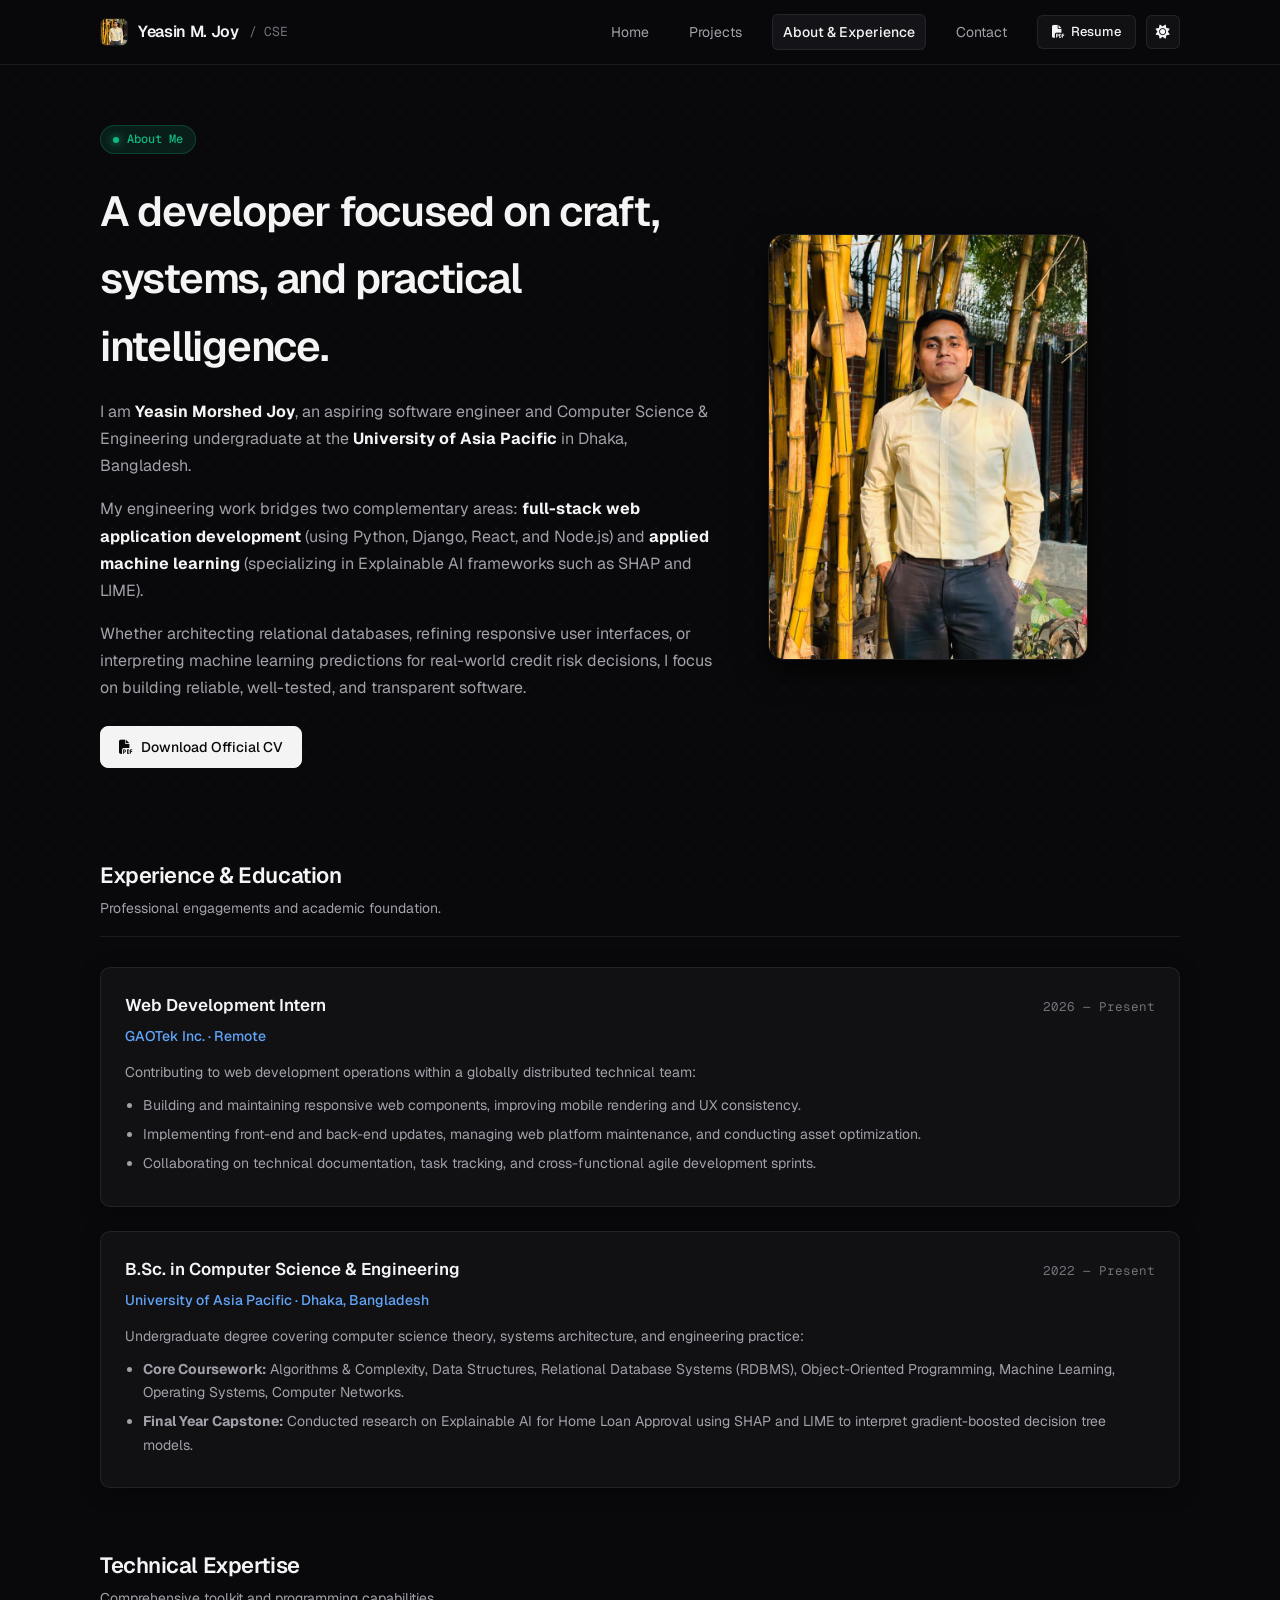
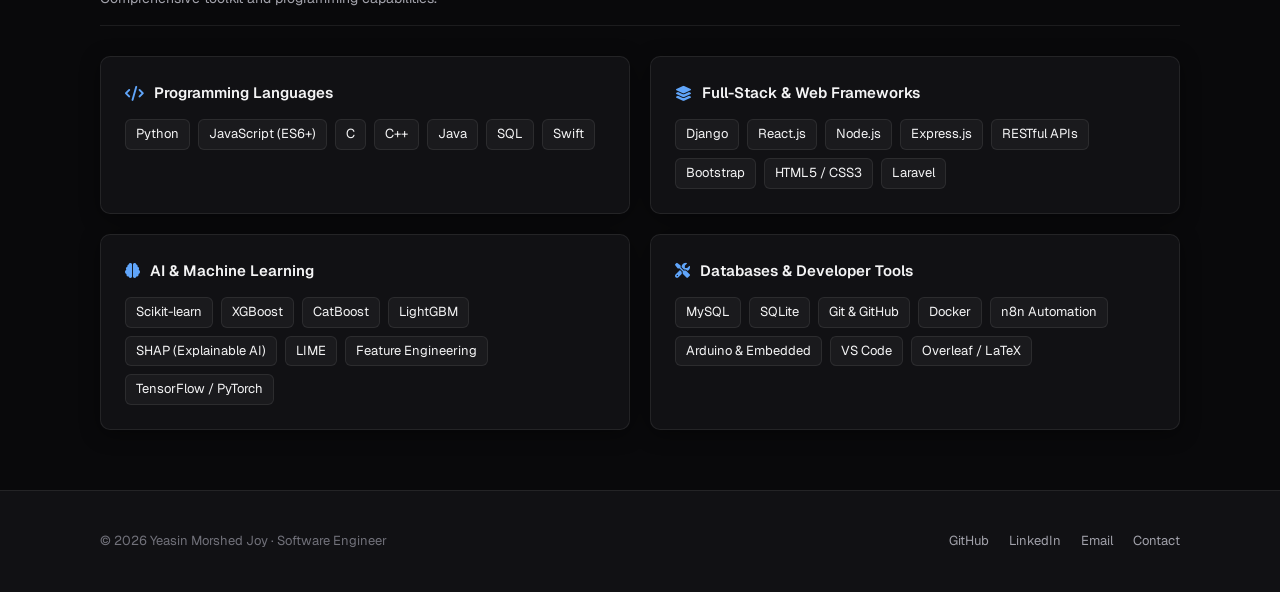
==== about.html @ bb57cf08 "Redesign portfolio: multi-page architecture with Linear/Vercel aesthetic, interactive project filter" ====
<!DOCTYPE html>
<html lang="en">
<head>
  <meta charset="UTF-8">
  <meta name="viewport" content="width=device-width, initial-scale=1.0">
  <meta name="description" content="About Yeasin Morshed Joy — Background, Work Experience, Education, and Technical Skillset.">
  <meta name="author" content="Yeasin Morshed Joy">
  <title>About & Experience | Yeasin Morshed Joy</title>

  <link rel="preconnect" href="https://fonts.googleapis.com">
  <link rel="preconnect" href="https://fonts.gstatic.com" crossorigin>
  <link href="https://fonts.googleapis.com/css2?family=Geist:wght@300;400;500;600;700&family=Geist+Mono:wght@400;500;600&display=swap" rel="stylesheet">
  <link rel="stylesheet" href="https://cdnjs.cloudflare.com/ajax/libs/font-awesome/6.5.2/css/all.min.css">
  <link rel="stylesheet" href="css/style.css">

  <style>
    .about-hero {
      padding: 60px 0 40px;
    }
    .about-layout {
      display: grid;
      grid-template-columns: 1.2fr 0.8fr;
      gap: 50px;
      align-items: center;
      margin-bottom: 50px;
    }
    @media (max-width: 860px) {
      .about-layout { grid-template-columns: 1fr; }
      .about-portrait-wrap { order: -1; }
    }

    .about-title {
      font-size: clamp(30px, 4vw, 42px);
      font-weight: 600;
      letter-spacing: -0.03em;
      margin-bottom: 18px;
    }
    .about-text {
      color: var(--text-muted);
      font-size: 16px;
      line-height: 1.7;
      margin-bottom: 16px;
    }
    .about-text strong {
      color: var(--text);
    }

    .about-portrait {
      width: 100%;
      max-width: 320px;
      border-radius: 16px;
      border: 1px solid var(--border);
      box-shadow: var(--card-hover-shadow);
      display: block;
    }

    /* Experience & Education Layout */
    .timeline-section {
      margin-bottom: 60px;
    }
    .timeline-container {
      display: flex;
      flex-direction: column;
      gap: 24px;
    }
    .timeline-item {
      background: var(--surface);
      border: 1px solid var(--border);
      border-radius: var(--radius);
      padding: 24px;
      box-shadow: var(--card-shadow);
      transition: border-color 0.2s;
    }
    .timeline-item:hover {
      border-color: var(--border-hover);
    }
    .timeline-header {
      display: flex;
      justify-content: space-between;
      align-items: baseline;
      flex-wrap: wrap;
      gap: 8px;
      margin-bottom: 6px;
    }
    .timeline-role {
      font-size: 17px;
      font-weight: 600;
    }
    .timeline-date {
      font-family: var(--font-mono);
      font-size: 12.5px;
      color: var(--text-subtle);
    }
    .timeline-org {
      font-size: 14px;
      color: var(--accent-hover);
      font-weight: 500;
      margin-bottom: 14px;
    }
    .timeline-body {
      color: var(--text-muted);
      font-size: 14px;
      line-height: 1.65;
    }
    .timeline-bullets {
      margin-top: 10px;
      padding-left: 18px;
    }
    .timeline-bullets li {
      margin-bottom: 6px;
    }

    /* Skills Detailed Grid */
    .skills-section {
      margin-bottom: 60px;
    }
    .skills-grid {
      display: grid;
      grid-template-columns: repeat(2, 1fr);
      gap: 20px;
    }
    @media (max-width: 768px) {
      .skills-grid { grid-template-columns: 1fr; }
    }
    .skill-category-card {
      background: var(--surface);
      border: 1px solid var(--border);
      border-radius: var(--radius);
      padding: 24px;
      box-shadow: var(--card-shadow);
    }
    .skill-category-title {
      font-size: 15px;
      font-weight: 600;
      margin-bottom: 14px;
      display: flex;
      align-items: center;
      gap: 10px;
    }
    .skill-category-title i {
      color: var(--accent-hover);
    }
    .skills-pill-group {
      display: flex;
      flex-wrap: wrap;
      gap: 8px;
    }
    .skill-chip {
      background: var(--badge-bg);
      border: 1px solid var(--border);
      color: var(--text);
      font-size: 13px;
      padding: 4px 10px;
      border-radius: 6px;
      font-weight: 400;
    }
  </style>
</head>
<body>

  <!-- Site Navigation -->
  <header class="site-header">
    <div class="container nav">
      <a href="index.html" class="nav-brand">
        <img src="assets/profile.jpg" alt="Yeasin" class="nav-brand-avatar">
        Yeasin M. Joy <span>/ CSE</span>
      </a>

      <div class="nav-right">
        <nav class="nav-links" id="navLinks">
          <a href="index.html" class="nav-link">Home</a>
          <a href="projects.html" class="nav-link">Projects</a>
          <a href="about.html" class="nav-link active">About & Experience</a>
          <a href="contact.html" class="nav-link">Contact</a>
        </nav>

        <div class="nav-actions">
          <a href="assets/cv_yeasin_morshed_joy.pdf" target="_blank" class="btn-resume">
            <i class="fa-solid fa-file-pdf"></i> Resume
          </a>
          <button class="theme-toggle" id="themeToggle" aria-label="Toggle theme" title="Toggle theme">
            <i class="fa-solid fa-sun" id="themeIcon"></i>
          </button>
          <button class="mobile-nav-toggle" id="mobileNavToggle" aria-label="Toggle menu">
            <i class="fa-solid fa-bars"></i>
          </button>
        </div>
      </div>
    </div>
  </header>

  <main class="container">
    
    <!-- Hero / Bio -->
    <section class="about-hero">
      <div class="about-layout">
        <div>
          <div class="status-badge">
            <span class="pulse-dot"></span> About Me
          </div>
          <h1 class="about-title">A developer focused on craft, systems, and practical intelligence.</h1>
          <p class="about-text">
            I am <strong>Yeasin Morshed Joy</strong>, an aspiring software engineer and Computer Science & Engineering undergraduate at the <strong>University of Asia Pacific</strong> in Dhaka, Bangladesh.
          </p>
          <p class="about-text">
            My engineering work bridges two complementary areas: <strong>full-stack web application development</strong> (using Python, Django, React, and Node.js) and <strong>applied machine learning</strong> (specializing in Explainable AI frameworks such as SHAP and LIME).
          </p>
          <p class="about-text">
            Whether architecting relational databases, refining responsive user interfaces, or interpreting machine learning predictions for real-world credit risk decisions, I focus on building reliable, well-tested, and transparent software.
          </p>
          <div style="margin-top: 24px;">
            <a href="assets/cv_yeasin_morshed_joy.pdf" target="_blank" class="btn btn-primary">
              <i class="fa-solid fa-file-pdf"></i> Download Official CV
            </a>
          </div>
        </div>

        <div class="about-portrait-wrap">
          <img src="assets/profile.jpg" alt="Yeasin Morshed Joy" class="about-portrait">
        </div>
      </div>
    </section>

    <!-- Experience & Education -->
    <section class="timeline-section">
      <div class="section-header">
        <div>
          <h2 class="section-title">Experience & Education</h2>
          <p class="section-subtitle">Professional engagements and academic foundation.</p>
        </div>
      </div>

      <div class="timeline-container">
        <!-- GAOTek -->
        <article class="timeline-item">
          <div class="timeline-header">
            <h3 class="timeline-role">Web Development Intern</h3>
            <span class="timeline-date">2026 — Present</span>
          </div>
          <div class="timeline-org">GAOTek Inc. · Remote</div>
          <div class="timeline-body">
            <p>Contributing to web development operations within a globally distributed technical team:</p>
            <ul class="timeline-bullets">
              <li>Building and maintaining responsive web components, improving mobile rendering and UX consistency.</li>
              <li>Implementing front-end and back-end updates, managing web platform maintenance, and conducting asset optimization.</li>
              <li>Collaborating on technical documentation, task tracking, and cross-functional agile development sprints.</li>
            </ul>
          </div>
        </article>

        <!-- UAP -->
        <article class="timeline-item">
          <div class="timeline-header">
            <h3 class="timeline-role">B.Sc. in Computer Science & Engineering</h3>
            <span class="timeline-date">2022 — Present</span>
          </div>
          <div class="timeline-org">University of Asia Pacific · Dhaka, Bangladesh</div>
          <div class="timeline-body">
            <p>Undergraduate degree covering computer science theory, systems architecture, and engineering practice:</p>
            <ul class="timeline-bullets">
              <li><strong>Core Coursework:</strong> Algorithms & Complexity, Data Structures, Relational Database Systems (RDBMS), Object-Oriented Programming, Machine Learning, Operating Systems, Computer Networks.</li>
              <li><strong>Final Year Capstone:</strong> Conducted research on Explainable AI for Home Loan Approval using SHAP and LIME to interpret gradient-boosted decision tree models.</li>
            </ul>
          </div>
        </article>
      </div>
    </section>

    <!-- Detailed Technical Skills -->
    <section class="skills-section">
      <div class="section-header">
        <div>
          <h2 class="section-title">Technical Expertise</h2>
          <p class="section-subtitle">Comprehensive toolkit and programming capabilities.</p>
        </div>
      </div>

      <div class="skills-grid">
        <div class="skill-category-card">
          <h3 class="skill-category-title"><i class="fa-solid fa-code"></i> Programming Languages</h3>
          <div class="skills-pill-group">
            <span class="skill-chip">Python</span>
            <span class="skill-chip">JavaScript (ES6+)</span>
            <span class="skill-chip">C</span>
            <span class="skill-chip">C++</span>
            <span class="skill-chip">Java</span>
            <span class="skill-chip">SQL</span>
            <span class="skill-chip">Swift</span>
          </div>
        </div>

        <div class="skill-category-card">
          <h3 class="skill-category-title"><i class="fa-solid fa-layer-group"></i> Full-Stack & Web Frameworks</h3>
          <div class="skills-pill-group">
            <span class="skill-chip">Django</span>
            <span class="skill-chip">React.js</span>
            <span class="skill-chip">Node.js</span>
            <span class="skill-chip">Express.js</span>
            <span class="skill-chip">RESTful APIs</span>
            <span class="skill-chip">Bootstrap</span>
            <span class="skill-chip">HTML5 / CSS3</span>
            <span class="skill-chip">Laravel</span>
          </div>
        </div>

        <div class="skill-category-card">
          <h3 class="skill-category-title"><i class="fa-solid fa-brain"></i> AI & Machine Learning</h3>
          <div class="skills-pill-group">
            <span class="skill-chip">Scikit-learn</span>
            <span class="skill-chip">XGBoost</span>
            <span class="skill-chip">CatBoost</span>
            <span class="skill-chip">LightGBM</span>
            <span class="skill-chip">SHAP (Explainable AI)</span>
            <span class="skill-chip">LIME</span>
            <span class="skill-chip">Feature Engineering</span>
            <span class="skill-chip">TensorFlow / PyTorch</span>
          </div>
        </div>

        <div class="skill-category-card">
          <h3 class="skill-category-title"><i class="fa-solid fa-screwdriver-wrench"></i> Databases & Developer Tools</h3>
          <div class="skills-pill-group">
            <span class="skill-chip">MySQL</span>
            <span class="skill-chip">SQLite</span>
            <span class="skill-chip">Git & GitHub</span>
            <span class="skill-chip">Docker</span>
            <span class="skill-chip">n8n Automation</span>
            <span class="skill-chip">Arduino & Embedded</span>
            <span class="skill-chip">VS Code</span>
            <span class="skill-chip">Overleaf / LaTeX</span>
          </div>
        </div>
      </div>
    </section>

  </main>

  <!-- Site Footer -->
  <footer class="site-footer">
    <div class="container footer-inner">
      <p>© 2026 Yeasin Morshed Joy · Software Engineer</p>
      <div class="footer-links">
        <a href="https://github.com/YeasinJoy" target="_blank">GitHub</a>
        <a href="https://www.linkedin.com/in/yeasin-morshed-joy-aa8b80239/" target="_blank">LinkedIn</a>
        <a href="mailto:yeasinmorshedjoy@gmail.com">Email</a>
        <a href="contact.html">Contact</a>
      </div>
    </div>
  </footer>

  <script src="js/script.js"></script>
</body>
</html>
---- css/style.css ----
/* ==========================================================================
   Design System: Linear / Vercel Engineering Aesthetic
   Author: Yeasin Morshed Joy
   Theme: Supports Dark (Default) & Light via data-theme attribute
   ========================================================================== */

:root {
  /* Dark Theme (Default) */
  --bg: #09090b;
  --surface: #111114;
  --surface-hover: #17171c;
  --surface-subtle: #141418;
  --border: rgba(255, 255, 255, 0.08);
  --border-hover: rgba(255, 255, 255, 0.18);
  --border-strong: rgba(255, 255, 255, 0.25);
  --text: #f4f4f5;
  --text-muted: #a1a1aa;
  --text-subtle: #71717a;
  --accent: #3b82f6;
  --accent-hover: #60a5fa;
  --accent-subtle: rgba(59, 130, 246, 0.12);
  --accent-text: #93c5fd;
  --badge-bg: rgba(255, 255, 255, 0.04);
  --success: #10b981;
  --success-subtle: rgba(16, 185, 129, 0.12);
  --card-shadow: 0 4px 20px rgba(0, 0, 0, 0.4);
  --card-hover-shadow: 0 12px 32px rgba(0, 0, 0, 0.6);
  --font-sans: 'Geist', -apple-system, BlinkMacSystemFont, 'Segoe UI', Roboto, sans-serif;
  --font-mono: 'Geist Mono', ui-monospace, SFMono-Regular, Menlo, Monaco, monospace;
  --max-w: 1080px;
  --radius: 10px;
}

[data-theme="light"] {
  --bg: #f8fafc;
  --surface: #ffffff;
  --surface-hover: #f8fafc;
  --surface-subtle: #f1f5f9;
  --border: #e2e8f0;
  --border-hover: #cbd5e1;
  --border-strong: #94a3b8;
  --text: #0f172a;
  --text-muted: #64748b;
  --text-subtle: #94a3b8;
  --accent: #0284c7;
  --accent-hover: #0369a1;
  --accent-subtle: #e0f2fe;
  --accent-text: #0369a1;
  --badge-bg: #f1f5f9;
  --success: #059669;
  --success-subtle: #d1fae5;
  --card-shadow: 0 2px 10px rgba(0, 0, 0, 0.04);
  --card-hover-shadow: 0 8px 24px rgba(0, 0, 0, 0.08);
}

/* Base Styles */
* {
  box-sizing: border-box;
  margin: 0;
  padding: 0;
}

html {
  scroll-behavior: smooth;
}

body {
  background-color: var(--bg);
  color: var(--text);
  font-family: var(--font-sans);
  line-height: 1.6;
  font-size: 15px;
  -webkit-font-smoothing: antialiased;
  min-height: 100vh;
  display: flex;
  flex-direction: column;
  transition: background-color 0.25s ease, color 0.25s ease;
  overflow-x: hidden;
}

/* Background Micro-Grid */
body::before {
  content: "";
  position: fixed;
  inset: 0;
  background-image: radial-gradient(rgba(255, 255, 255, 0.06) 1px, transparent 1px);
  background-size: 32px 32px;
  pointer-events: none;
  z-index: 0;
}
[data-theme="light"] body::before {
  background-image: radial-gradient(rgba(0, 0, 0, 0.04) 1px, transparent 1px);
}

.container {
  width: min(calc(100% - 48px), var(--max-w));
  margin-inline: auto;
  position: relative;
  z-index: 1;
}

a {
  color: inherit;
  text-decoration: none;
}

main {
  flex: 1;
}

/* Header & Navigation */
header.site-header {
  position: sticky;
  top: 0;
  backdrop-filter: blur(16px);
  -webkit-backdrop-filter: blur(16px);
  background: rgba(9, 9, 11, 0.85);
  border-bottom: 1px solid var(--border);
  z-index: 100;
  transition: background-color 0.25s ease, border-color 0.25s ease;
}
[data-theme="light"] header.site-header {
  background: rgba(248, 250, 252, 0.85);
}

.nav {
  display: flex;
  justify-content: space-between;
  align-items: center;
  height: 64px;
}

.nav-brand {
  font-weight: 600;
  font-size: 16px;
  letter-spacing: -0.02em;
  display: flex;
  align-items: center;
  gap: 10px;
  color: var(--text);
  transition: opacity 0.2s;
}
.nav-brand:hover {
  opacity: 0.85;
}
.nav-brand-avatar {
  width: 28px;
  height: 28px;
  border-radius: 6px;
  object-fit: cover;
  border: 1px solid var(--border);
}
.nav-brand span {
  color: var(--text-subtle);
  font-size: 13px;
  font-weight: 400;
  font-family: var(--font-mono);
}

.nav-right {
  display: flex;
  align-items: center;
  gap: 20px;
}

.nav-links {
  display: flex;
  align-items: center;
  gap: 20px;
}

.nav-link {
  color: var(--text-muted);
  font-size: 14px;
  font-weight: 400;
  padding: 6px 10px;
  border-radius: 6px;
  transition: color 0.15s, background-color 0.15s;
}
.nav-link:hover {
  color: var(--text);
  background: var(--badge-bg);
}
.nav-link.active {
  color: var(--text);
  background: var(--surface-subtle);
  border: 1px solid var(--border);
  font-weight: 500;
}

.nav-actions {
  display: flex;
  align-items: center;
  gap: 10px;
}

.btn-resume {
  display: inline-flex;
  align-items: center;
  gap: 6px;
  padding: 6px 14px;
  background: var(--badge-bg);
  border: 1px solid var(--border);
  border-radius: 6px;
  color: var(--text) !important;
  font-size: 13px;
  font-weight: 500;
  transition: all 0.2s;
}
.btn-resume:hover {
  background: var(--surface-hover);
  border-color: var(--border-hover);
  transform: translateY(-1px);
}

.theme-toggle {
  background: var(--badge-bg);
  border: 1px solid var(--border);
  color: var(--text);
  width: 34px;
  height: 34px;
  border-radius: 6px;
  display: grid;
  place-items: center;
  cursor: pointer;
  font-size: 14px;
  transition: all 0.2s;
}
.theme-toggle:hover {
  border-color: var(--border-hover);
  background: var(--surface-hover);
}

/* Mobile Nav Toggle */
.mobile-nav-toggle {
  display: none;
  background: none;
  border: none;
  color: var(--text);
  font-size: 20px;
  cursor: pointer;
}

/* Buttons */
.btn {
  display: inline-flex;
  align-items: center;
  gap: 8px;
  padding: 9px 18px;
  border-radius: 8px;
  font-size: 14px;
  font-weight: 500;
  cursor: pointer;
  transition: all 0.2s;
}
.btn-primary {
  background: var(--text);
  color: var(--bg);
  border: 1px solid var(--text);
}
.btn-primary:hover {
  opacity: 0.9;
  transform: translateY(-1px);
}
.btn-secondary {
  background: var(--surface);
  color: var(--text);
  border: 1px solid var(--border);
}
.btn-secondary:hover {
  background: var(--surface-hover);
  border-color: var(--border-hover);
  transform: translateY(-1px);
}

/* Badges */
.status-badge {
  display: inline-flex;
  align-items: center;
  gap: 8px;
  padding: 4px 12px;
  background: var(--success-subtle);
  border: 1px solid rgba(16, 185, 129, 0.25);
  border-radius: 999px;
  font-size: 12px;
  font-weight: 500;
  color: var(--success);
  margin-bottom: 24px;
  font-family: var(--font-mono);
}
.pulse-dot {
  width: 6px;
  height: 6px;
  background: var(--success);
  border-radius: 50%;
  box-shadow: 0 0 8px var(--success);
  animation: pulse 2s infinite;
}
@keyframes pulse {
  0%, 100% { opacity: 1; transform: scale(1); }
  50% { opacity: 0.4; transform: scale(0.85); }
}

/* Section Header */
.section-header {
  margin-bottom: 30px;
  display: flex;
  justify-content: space-between;
  align-items: flex-end;
  flex-wrap: wrap;
  gap: 16px;
  border-bottom: 1px solid var(--border);
  padding-bottom: 16px;
}
.section-title {
  font-size: 22px;
  font-weight: 600;
  letter-spacing: -0.02em;
}
.section-subtitle {
  font-size: 14px;
  color: var(--text-muted);
  margin-top: 4px;
}

/* Project Cards */
.projects-grid {
  display: grid;
  grid-template-columns: repeat(2, 1fr);
  gap: 20px;
  margin-bottom: 60px;
}
@media (max-width: 768px) {
  .projects-grid { grid-template-columns: 1fr; }
}

.project-card {
  background: var(--surface);
  border: 1px solid var(--border);
  border-radius: var(--radius);
  padding: 24px;
  display: flex;
  flex-direction: column;
  justify-content: space-between;
  box-shadow: var(--card-shadow);
  transition: border-color 0.2s, background-color 0.2s, transform 0.2s, box-shadow 0.2s;
  position: relative;
}
.project-card:hover {
  border-color: var(--border-hover);
  background: var(--surface-hover);
  transform: translateY(-2px);
  box-shadow: var(--card-hover-shadow);
}

.card-top {
  display: flex;
  justify-content: space-between;
  align-items: center;
  margin-bottom: 14px;
}
.category-badge {
  font-family: var(--font-mono);
  font-size: 11px;
  padding: 3px 8px;
  border-radius: 4px;
  background: var(--accent-subtle);
  color: var(--accent-text);
  border: 1px solid rgba(59, 130, 246, 0.2);
}
[data-theme="light"] .category-badge {
  border-color: rgba(2, 132, 199, 0.25);
}

.card-links {
  display: flex;
  gap: 12px;
}
.card-links a {
  color: var(--text-subtle);
  font-size: 15px;
  transition: color 0.15s;
}
.card-links a:hover {
  color: var(--text);
}

.project-title {
  font-size: 18px;
  font-weight: 600;
  letter-spacing: -0.01em;
  margin-bottom: 8px;
}
.project-desc {
  color: var(--text-muted);
  font-size: 14px;
  line-height: 1.6;
  margin-bottom: 20px;
}

.tech-tags {
  display: flex;
  flex-wrap: wrap;
  gap: 6px;
  margin-top: auto;
  padding-top: 14px;
  border-top: 1px solid var(--border);
}
.tech-tag {
  font-family: var(--font-mono);
  font-size: 11px;
  color: var(--text-subtle);
  background: var(--badge-bg);
  padding: 2px 7px;
  border-radius: 4px;
  border: 1px solid var(--border);
}

/* Category Filter Tabs */
.filter-tabs {
  display: flex;
  gap: 8px;
  flex-wrap: wrap;
}
.filter-tab {
  background: transparent;
  border: 1px solid transparent;
  color: var(--text-muted);
  font-family: var(--font-sans);
  font-size: 13px;
  padding: 6px 14px;
  border-radius: 6px;
  cursor: pointer;
  transition: all 0.2s;
}
.filter-tab:hover {
  color: var(--text);
  background: var(--badge-bg);
}
.filter-tab.active {
  background: var(--surface);
  border-color: var(--border-hover);
  color: var(--text);
  font-weight: 500;
}

/* Footer */
footer.site-footer {
  border-top: 1px solid var(--border);
  padding: 40px 0;
  color: var(--text-subtle);
  font-size: 13px;
  margin-top: auto;
  background: var(--surface);
  transition: background-color 0.25s ease, border-color 0.25s ease;
}
.footer-inner {
  display: flex;
  justify-content: space-between;
  align-items: center;
  flex-wrap: wrap;
  gap: 16px;
}
.footer-links {
  display: flex;
  gap: 20px;
}
.footer-links a {
  color: var(--text-muted);
  transition: color 0.15s;
}
.footer-links a:hover {
  color: var(--text);
}

/* Responsive adjustments */
@media (max-width: 768px) {
  .nav-links {
    display: none;
    position: absolute;
    top: 64px;
    left: 0;
    right: 0;
    background: var(--surface);
    border-bottom: 1px solid var(--border);
    flex-direction: column;
    padding: 16px 24px;
    gap: 12px;
    align-items: flex-start;
  }
  .nav-links.open {
    display: flex;
  }
  .mobile-nav-toggle {
    display: block;
  }
}
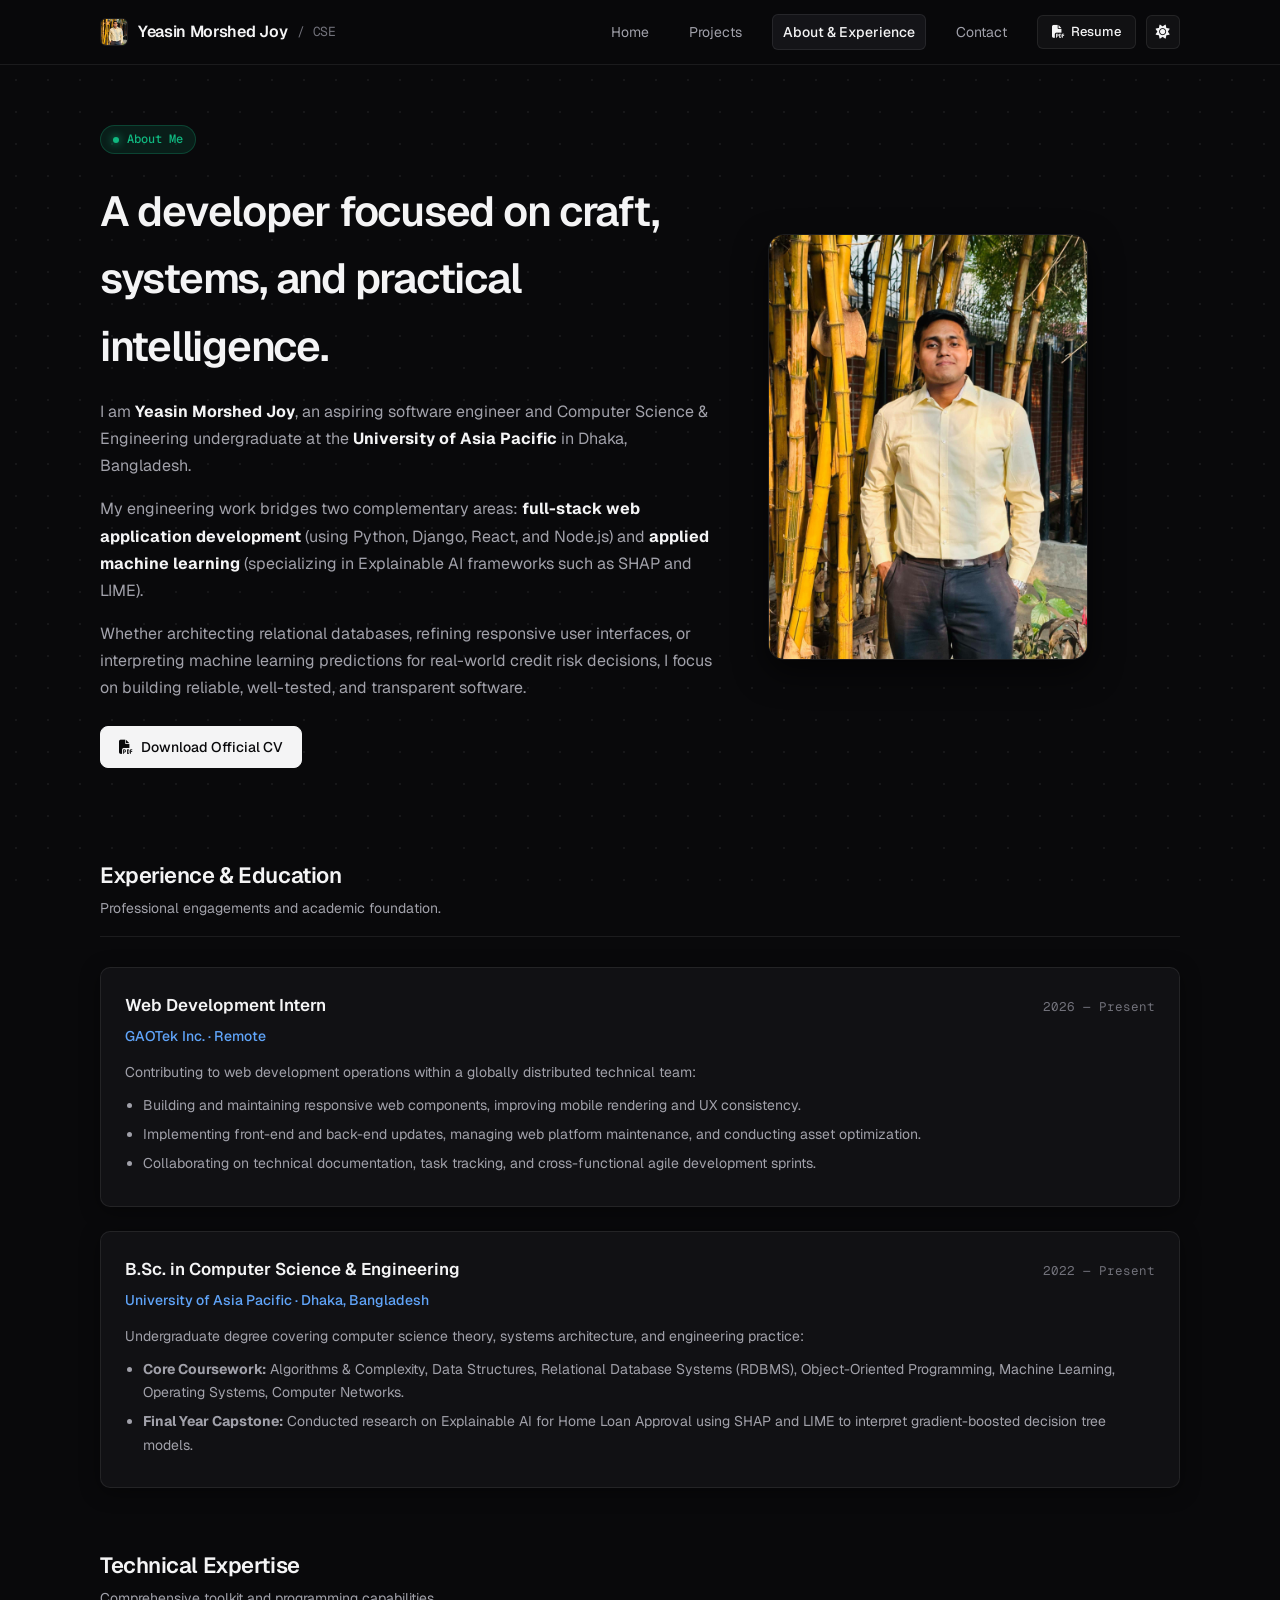
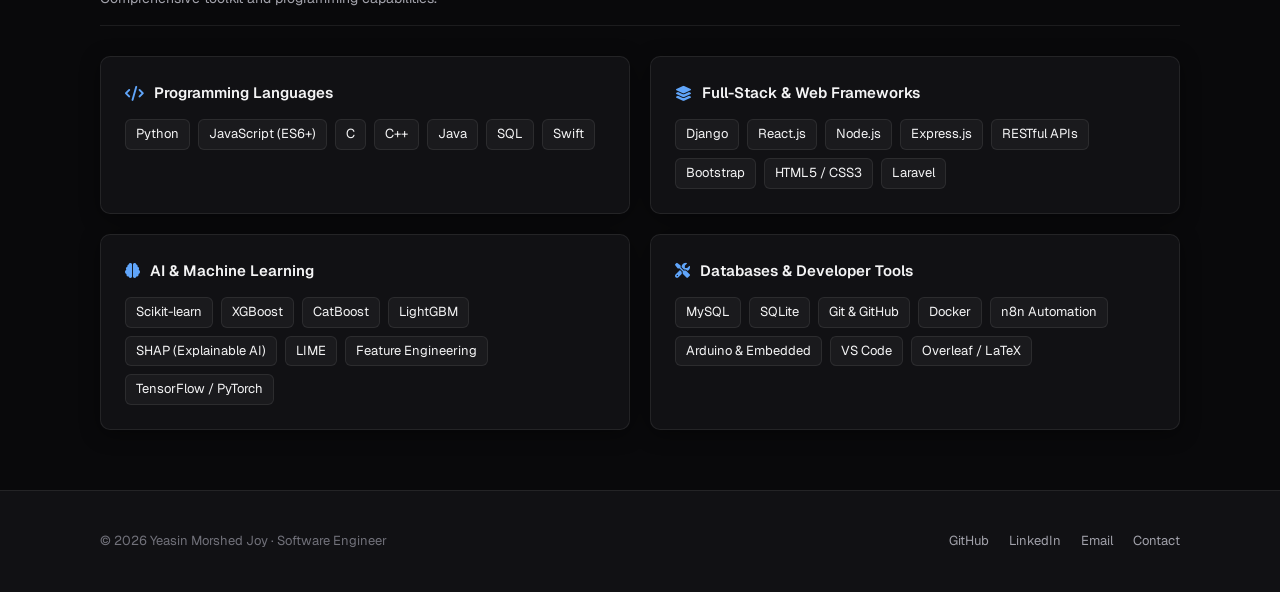
==== commit 2db689de: "Update navbar branding to full name: Yeasin Morshed Joy" ====
--- a/about.html
+++ b/about.html
@@ -163,7 +163,7 @@
     <div class="container nav">
       <a href="index.html" class="nav-brand">
         <img src="assets/profile.jpg" alt="Yeasin" class="nav-brand-avatar">
-        Yeasin M. Joy <span>/ CSE</span>
+        Yeasin Morshed Joy <span>/ CSE</span>
       </a>
 
       <div class="nav-right">
--- a/css/style.css
+++ b/css/style.css
@@ -32,25 +32,25 @@
 }
 
 [data-theme="light"] {
-  --bg: #f8fafc;
+  --bg: #ffffff;
   --surface: #ffffff;
   --surface-hover: #f8fafc;
   --surface-subtle: #f1f5f9;
-  --border: #e2e8f0;
-  --border-hover: #cbd5e1;
-  --border-strong: #94a3b8;
-  --text: #0f172a;
-  --text-muted: #64748b;
-  --text-subtle: #94a3b8;
+  --border: #cbd5e1;
+  --border-hover: #94a3b8;
+  --border-strong: #64748b;
+  --text: #050505;              /* Pure crisp black for titles, headings, and primary text */
+  --text-muted: #1e293b;        /* Deep slate black for readable body text & descriptions (replaces washed-out gray) */
+  --text-subtle: #334155;       /* Crisp dark slate for metadata, tags, and secondary labels */
   --accent: #0284c7;
   --accent-hover: #0369a1;
   --accent-subtle: #e0f2fe;
-  --accent-text: #0369a1;
+  --accent-text: #075985;
   --badge-bg: #f1f5f9;
-  --success: #059669;
-  --success-subtle: #d1fae5;
-  --card-shadow: 0 2px 10px rgba(0, 0, 0, 0.04);
-  --card-hover-shadow: 0 8px 24px rgba(0, 0, 0, 0.08);
+  --success: #065f46;
+  --success-subtle: #dcfce7;
+  --card-shadow: 0 2px 10px rgba(0, 0, 0, 0.06);
+  --card-hover-shadow: 0 8px 24px rgba(0, 0, 0, 0.1);
 }
 
 /* Base Styles */
@@ -187,6 +187,20 @@
   border: 1px solid var(--border);
   font-weight: 500;
 }
+[data-theme="light"] .nav-link {
+  color: #334155;
+  font-weight: 500;
+}
+[data-theme="light"] .nav-link:hover {
+  color: #000000;
+  background: #f1f5f9;
+}
+[data-theme="light"] .nav-link.active {
+  color: #000000;
+  background: #e2e8f0;
+  border-color: #cbd5e1;
+  font-weight: 600;
+}
 
 .nav-actions {
   display: flex;
@@ -369,7 +383,10 @@
   border: 1px solid rgba(59, 130, 246, 0.2);
 }
 [data-theme="light"] .category-badge {
-  border-color: rgba(2, 132, 199, 0.25);
+  background: #f0f9ff;
+  color: #0369a1;
+  border-color: #bae6fd;
+  font-weight: 600;
 }
 
 .card-links {
@@ -383,6 +400,12 @@
 }
 .card-links a:hover {
   color: var(--text);
+}
+[data-theme="light"] .card-links a {
+  color: #334155;
+}
+[data-theme="light"] .card-links a:hover {
+  color: #000000;
 }
 
 .project-title {
@@ -414,6 +437,12 @@
   padding: 2px 7px;
   border-radius: 4px;
   border: 1px solid var(--border);
+}
+[data-theme="light"] .tech-tag {
+  background: #f8fafc;
+  color: #0f172a;
+  border-color: #cbd5e1;
+  font-weight: 500;
 }
 
 /* Category Filter Tabs */
@@ -442,6 +471,34 @@
   border-color: var(--border-hover);
   color: var(--text);
   font-weight: 500;
+}
+[data-theme="light"] .filter-tab {
+  color: #1e293b;
+  border-color: #cbd5e1;
+  background: #ffffff;
+  font-weight: 500;
+}
+[data-theme="light"] .filter-tab:hover {
+  color: #000000;
+  background: #f1f5f9;
+  border-color: #94a3b8;
+}
+[data-theme="light"] .filter-tab.active {
+  background: #0f172a;
+  color: #ffffff;
+  border-color: #0f172a;
+  font-weight: 600;
+}
+
+[data-theme="light"] .status-badge {
+  background: #dcfce7;
+  border-color: #86efac;
+  color: #065f46;
+  font-weight: 600;
+}
+[data-theme="light"] .status-badge .pulse-dot {
+  background: #16a34a;
+  box-shadow: 0 0 8px #16a34a;
 }
 
 /* Footer */
